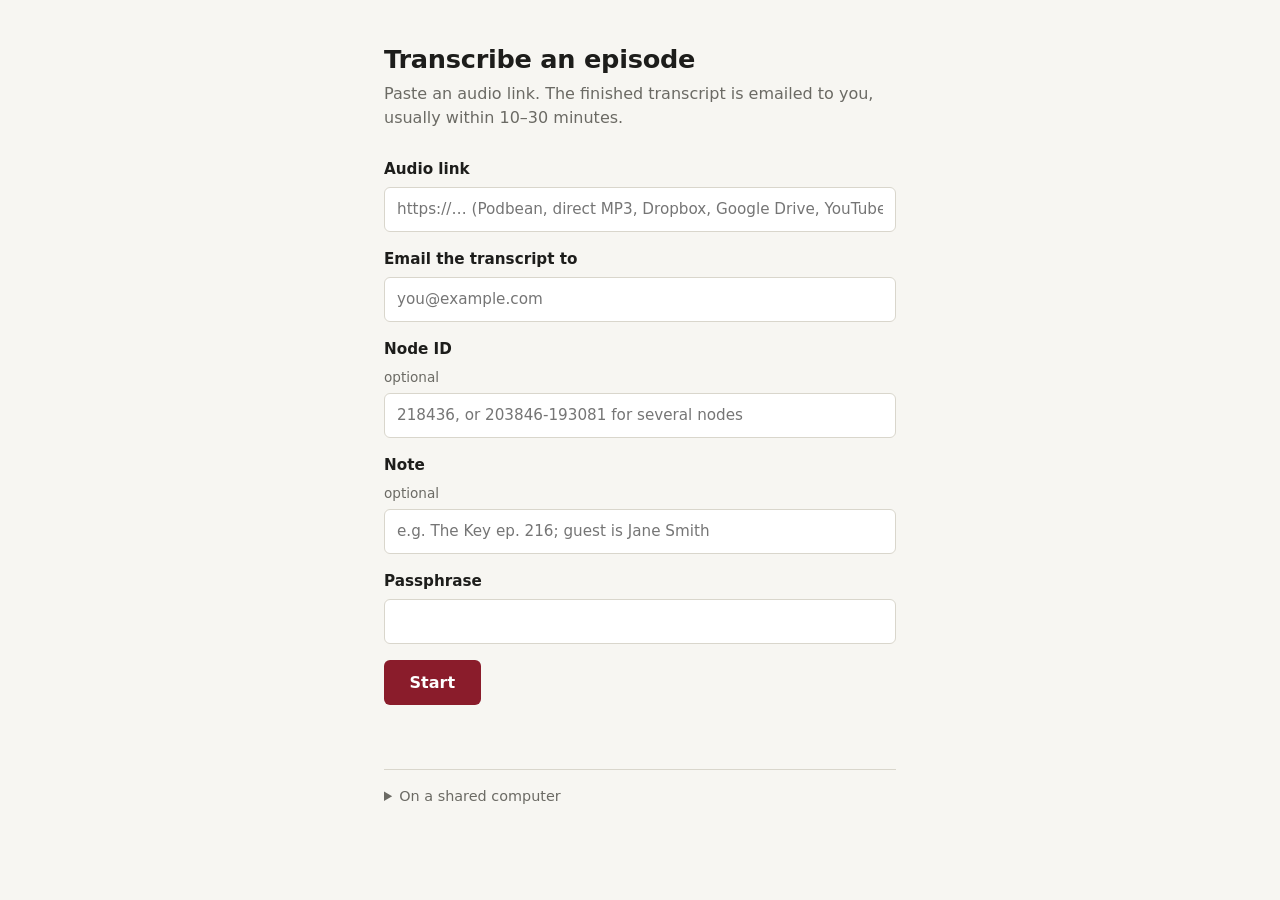
==== index.html @ 4c56bd9b "Transcribe form for GitHub Pages: encrypted token and requests, forwarder workflow Co-Authored-By: C" ====
<!doctype html>
<html lang="en">
<head>
<meta charset="utf-8">
<meta name="viewport" content="width=device-width, initial-scale=1">
<meta name="referrer" content="no-referrer">
<title>IHE Transcribe</title>
<link rel="stylesheet" href="style.css">
</head>
<body>
<main>
  <h1>Transcribe an episode</h1>
  <p class="lede">Paste an audio link. The finished transcript is emailed to you, usually within 10–30 minutes.</p>

  <form id="f" autocomplete="off">
    <label>Audio link
      <input name="audio_url" type="url" required placeholder="https://… (Podbean, direct MP3, Dropbox, Google Drive, YouTube)">
    </label>
    <label>Email the transcript to
      <input name="email" type="email" required placeholder="you@example.com" autocomplete="email">
    </label>
    <label>Node ID <span class="opt">optional</span>
      <input name="nid" inputmode="numeric" pattern="[0-9]+(-[0-9]+)*" placeholder="218436, or 203846-193081 for several nodes">
    </label>
    <label>Note <span class="opt">optional</span>
      <input name="note" maxlength="300" placeholder="e.g. The Key ep. 216; guest is Jane Smith">
    </label>
    <label>Passphrase
      <input name="passphrase" type="password" required autocomplete="off">
    </label>
    <button type="submit" id="go">Start</button>
  </form>

  <p id="status" role="status" aria-live="polite"></p>

  <details>
    <summary>On a shared computer</summary>
    <p>Use a private or incognito window and close it when you're done. This page saves nothing on the device; the passphrase only unlocks the request in this tab.</p>
  </details>
</main>
<script src="crypto.js"></script>
<script>
const OWNER = "jwollihe", REPO = "ihe-transcribe", WORKFLOW = "forward.yml";
const form = document.getElementById("f"), statusEl = document.getElementById("status"), btn = document.getElementById("go");

function say(msg, kind) { statusEl.textContent = msg; statusEl.className = kind || ""; }

form.addEventListener("submit", async (e) => {
  e.preventDefault();
  const d = Object.fromEntries(new FormData(form));
  btn.disabled = true;
  try {
    say("Unlocking…");
    const blob = await (await fetch("token.enc.json", { cache: "no-store" })).json();
    if (!blob.ct) throw new Error("This page isn't set up yet: token.enc.json has no token (see setup.html).");
    let token;
    try { token = await decryptToken(blob, d.passphrase); }
    catch { throw new Error("Wrong passphrase."); }

    say("Encrypting the request…");
    const pem = await (await fetch("payload-key.pem", { cache: "no-store" })).text();
    const payload = await encryptPayload(pem, {
      audio_url: d.audio_url.trim(), email: d.email.trim(),
      nid: d.nid.trim(), note: d.note.trim(), sent: new Date().toISOString(),
    });

    say("Starting…");
    const r = await fetch(`https://api.github.com/repos/${OWNER}/${REPO}/actions/workflows/${WORKFLOW}/dispatches`, {
      method: "POST",
      headers: { "Authorization": `Bearer ${token}`, "Accept": "application/vnd.github+json",
                 "X-GitHub-Api-Version": "2022-11-28", "Content-Type": "application/json" },
      body: JSON.stringify({ ref: "main", inputs: { payload } }),
    });
    token = null;
    if (r.status === 204) {
      form.reset();
      say(`Started. The transcript goes to ${d.email}; if something fails, a failure notice goes there instead.`, "ok");
    } else if (r.status === 401) {
      throw new Error("GitHub rejected the stored token (expired or revoked). Make a new one and redo setup.html.");
    } else {
      throw new Error(`GitHub said ${r.status}: ${(await r.text()).slice(0, 200)}`);
    }
  } catch (err) {
    say(err.message, "err");
  } finally {
    form.passphrase.value = "";
    btn.disabled = false;
  }
});
</script>
</body>
</html>
---- style.css ----
:root {
  --bg: #f7f6f2; --fg: #1d1d1b; --muted: #6b6a64; --line: #d9d6cc; --field: #ffffff;
  --accent: #8a1c2b; --accent-fg: #ffffff; --ok: #1f6b3a; --err: #a3202f;
}
@media (prefers-color-scheme: dark) {
  :root {
    --bg: #171716; --fg: #ecebe6; --muted: #a09e96; --line: #3a3935; --field: #22221f;
    --accent: #d65a6a; --accent-fg: #171716; --ok: #6cc28a; --err: #ff8a95;
  }
}
* { box-sizing: border-box; }
body { margin: 0; background: var(--bg); color: var(--fg);
  font: 16px/1.5 system-ui, -apple-system, "Segoe UI", sans-serif; }
main { max-width: 34rem; margin: 0 auto; padding: 2.5rem 16px 4rem; }
h1 { font-size: 1.6rem; margin: 0 0 .25rem; letter-spacing: -.01em; }
.lede { color: var(--muted); margin: 0 0 1.75rem; }
form { display: grid; gap: 1rem; }
label { display: grid; gap: .35rem; font-weight: 600; font-size: .95rem; }
.opt { font-weight: 400; color: var(--muted); font-size: .85rem; }
input { width: 100%; padding: .65rem .75rem; font: inherit; font-weight: 400; color: var(--fg);
  background: var(--field); border: 1px solid var(--line); border-radius: 6px; }
input:focus { outline: 2px solid var(--accent); outline-offset: 1px; border-color: transparent; }
button { justify-self: start; padding: .65rem 1.6rem; font: inherit; font-weight: 600;
  color: var(--accent-fg); background: var(--accent); border: 0; border-radius: 6px; cursor: pointer; }
button:disabled { opacity: .55; cursor: progress; }
#status { min-height: 1.5em; margin: 1.25rem 0; }
#status.ok { color: var(--ok); }
#status.err { color: var(--err); }
#status a { color: inherit; font-weight: 600; }
details { color: var(--muted); font-size: .9rem; border-top: 1px solid var(--line); padding-top: 1rem; }
summary { cursor: pointer; }
code { font-size: .9em; }
ol { padding-left: 1.25rem; }
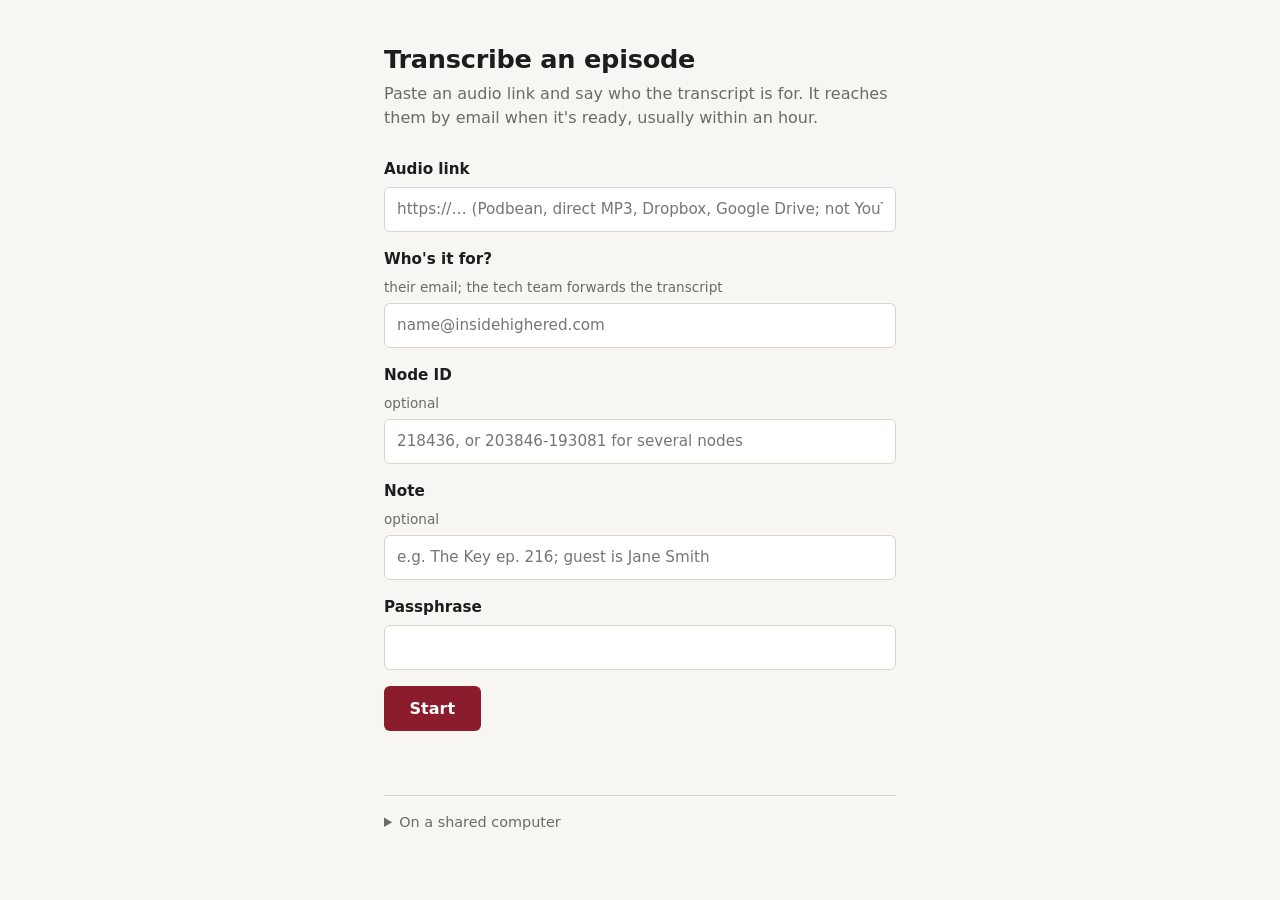
==== commit 162662ef: "Ask who the transcript is for" ====
--- a/index.html
+++ b/index.html
@@ -10,14 +10,14 @@
 <body>
 <main>
   <h1>Transcribe an episode</h1>
-  <p class="lede">Paste an audio link. The finished transcript is emailed to you, usually within 10–30 minutes.</p>
+  <p class="lede">Paste an audio link and say who the transcript is for. It reaches them by email when it's ready, usually within an hour.</p>
 
   <form id="f" autocomplete="off">
     <label>Audio link
-      <input name="audio_url" type="url" required placeholder="https://… (Podbean, direct MP3, Dropbox, Google Drive, YouTube)">
+      <input name="audio_url" type="url" required placeholder="https://… (Podbean, direct MP3, Dropbox, Google Drive; not YouTube)">
     </label>
-    <label>Email the transcript to
-      <input name="email" type="email" required placeholder="you@example.com" autocomplete="email">
+    <label>Who's it for? <span class="opt">their email; the tech team forwards the transcript</span>
+      <input name="email" type="email" required placeholder="name@insidehighered.com" autocomplete="email">
     </label>
     <label>Node ID <span class="opt">optional</span>
       <input name="nid" inputmode="numeric" pattern="[0-9]+(-[0-9]+)*" placeholder="218436, or 203846-193081 for several nodes">
@@ -74,7 +74,7 @@
     token = null;
     if (r.status === 204) {
       form.reset();
-      say(`Started. The transcript goes to ${d.email}; if something fails, a failure notice goes there instead.`, "ok");
+      say(`Started. The transcript will reach ${d.email} when it's ready.`, "ok");
     } else if (r.status === 401) {
       throw new Error("GitHub rejected the stored token (expired or revoked). Make a new one and redo setup.html.");
     } else {
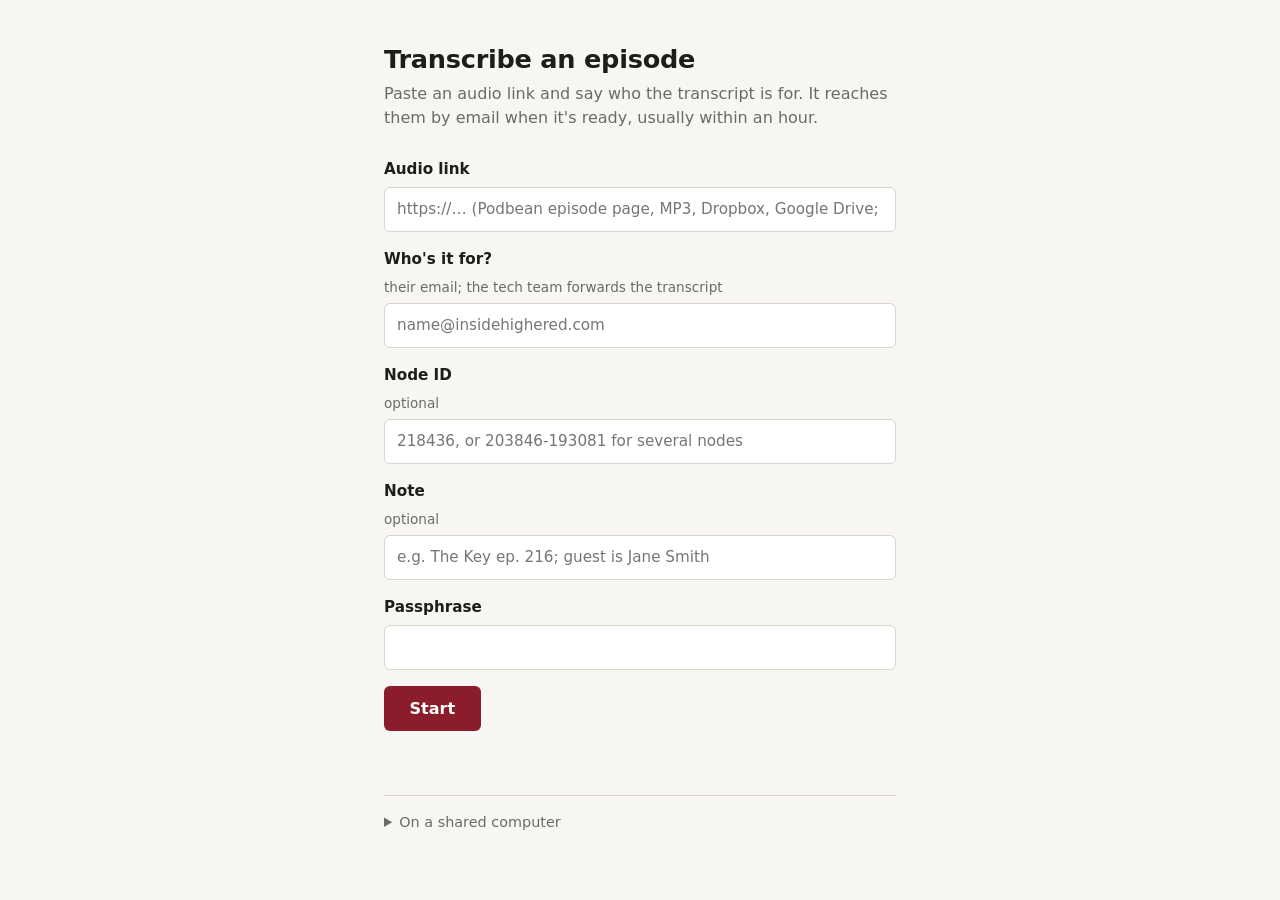
==== commit c217d7a2: "Mention podbean episode pages as possible sources" ====
--- a/index.html
+++ b/index.html
@@ -14,7 +14,7 @@
 
   <form id="f" autocomplete="off">
     <label>Audio link
-      <input name="audio_url" type="url" required placeholder="https://… (Podbean, direct MP3, Dropbox, Google Drive; not YouTube)">
+      <input name="audio_url" type="url" required placeholder="https://… (Podbean episode page, MP3, Dropbox, Google Drive; not YouTube)">
     </label>
     <label>Who's it for? <span class="opt">their email; the tech team forwards the transcript</span>
       <input name="email" type="email" required placeholder="name@insidehighered.com" autocomplete="email">
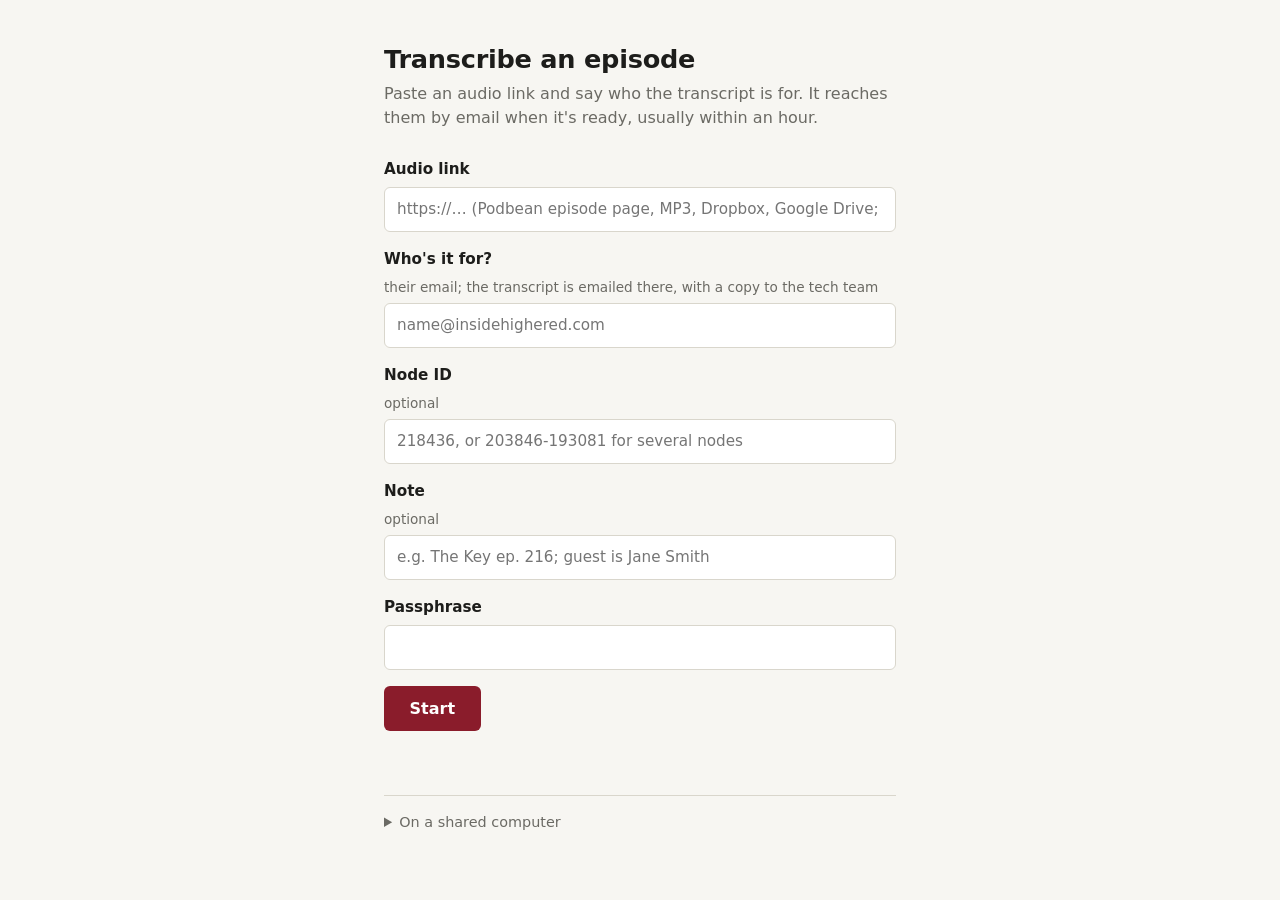
==== commit 6b89d548: "Form hint: the transcript is emailed to the requester, with a copy to the tech team" ====
--- a/index.html
+++ b/index.html
@@ -16,7 +16,7 @@
     <label>Audio link
       <input name="audio_url" type="url" required placeholder="https://… (Podbean episode page, MP3, Dropbox, Google Drive; not YouTube)">
     </label>
-    <label>Who's it for? <span class="opt">their email; the tech team forwards the transcript</span>
+    <label>Who's it for? <span class="opt">their email; the transcript is emailed there, with a copy to the tech team</span>
       <input name="email" type="email" required placeholder="name@insidehighered.com" autocomplete="email">
     </label>
     <label>Node ID <span class="opt">optional</span>
